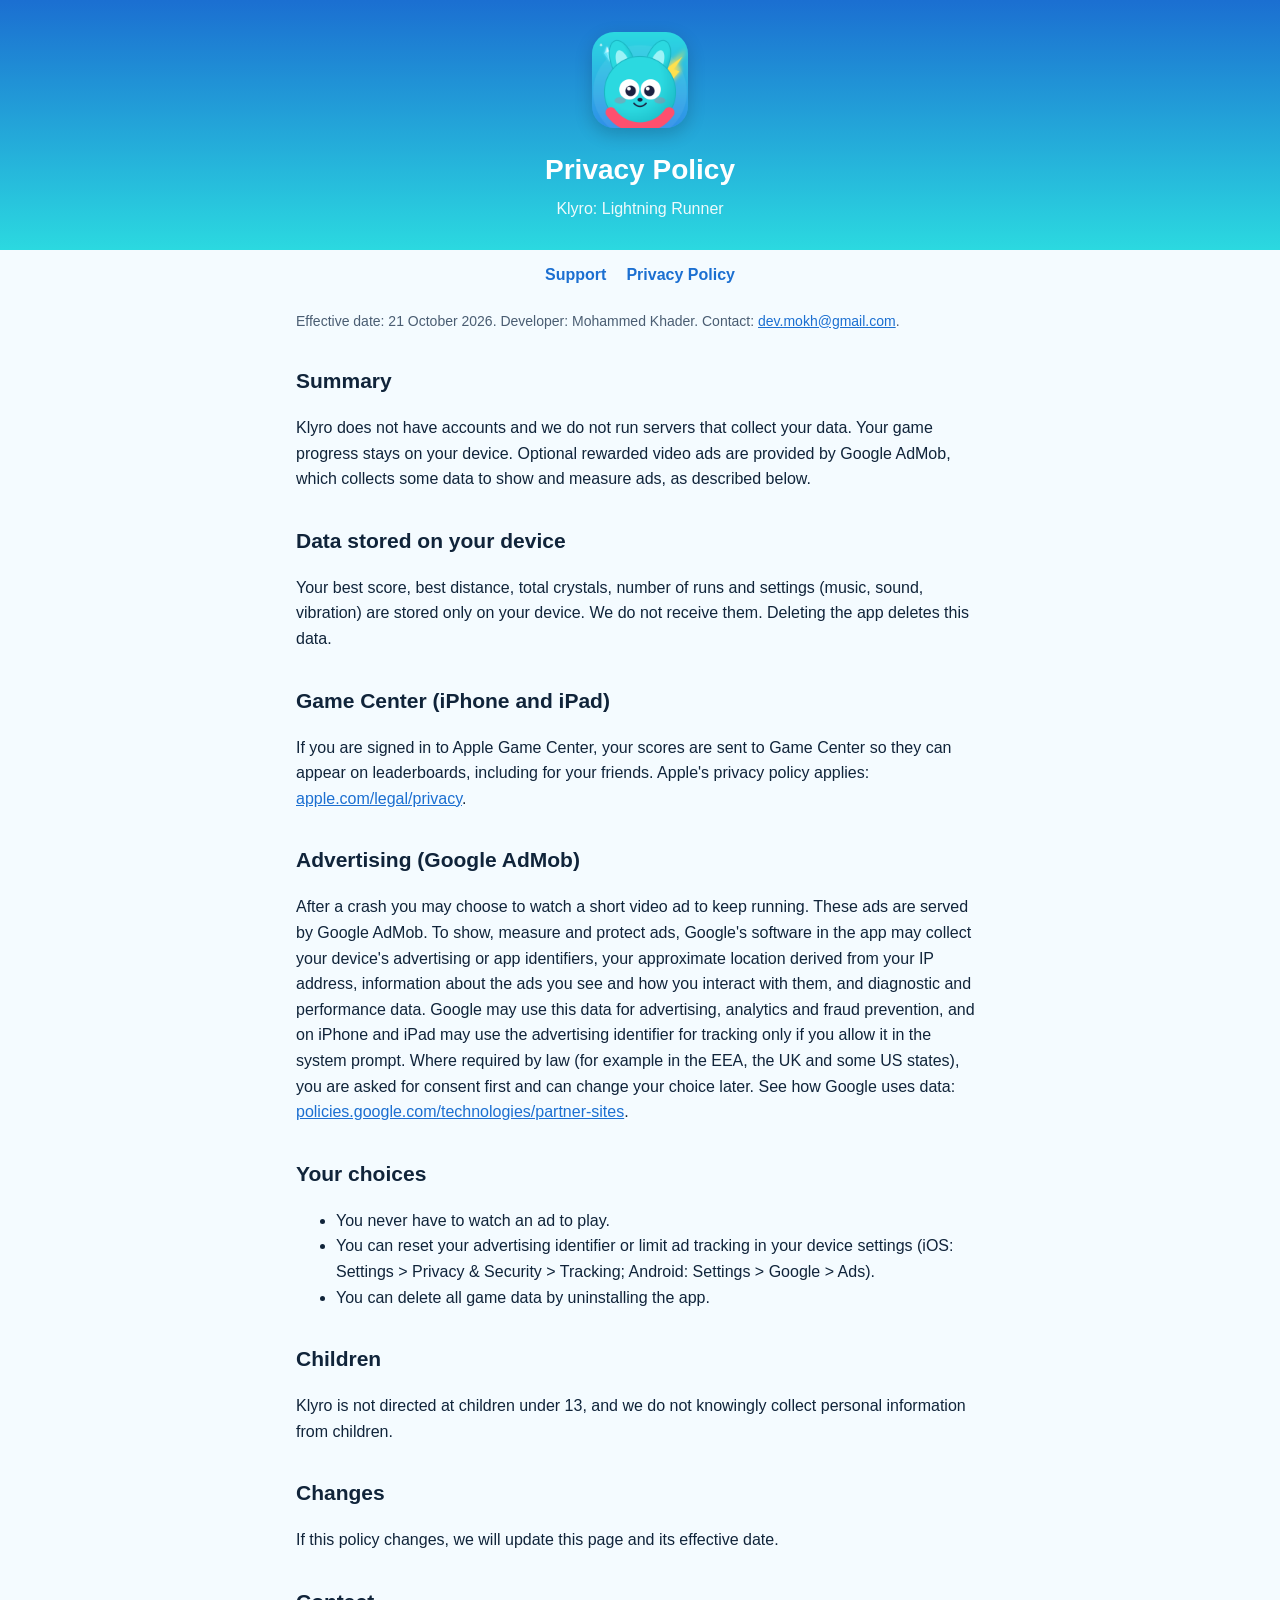
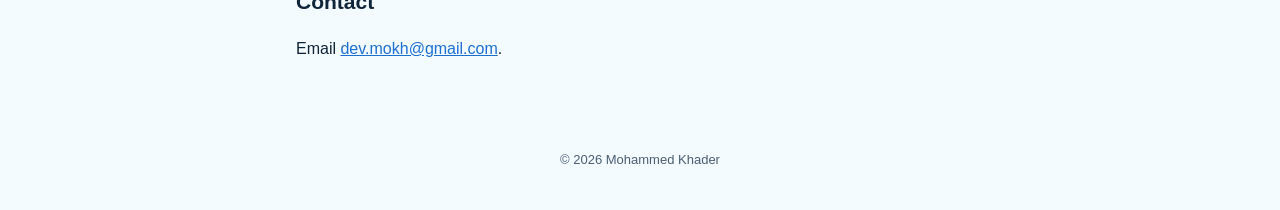
==== privacy.html @ 9eac711e "Klyro support and privacy pages Co-Authored-By: Claude Opus 5.5 <noreply@anthropic.com>" ====
<!doctype html>
<html lang="en">
<head>
<meta charset="utf-8">
<meta name="viewport" content="width=device-width, initial-scale=1">
<title>Klyro: Lightning Runner - Privacy Policy</title>
<meta name="description" content="Privacy policy for Klyro: Lightning Runner.">
<link rel="icon" href="icon.png">
<link rel="stylesheet" href="style.css">
</head>
<body>
<header>
  <img src="icon.png" alt="Klyro app icon">
  <h1>Privacy Policy</h1>
  <p>Klyro: Lightning Runner</p>
</header>
<nav><a href="./">Support</a><a href="privacy.html">Privacy Policy</a></nav>
<main>
  <p class="muted">Effective date: 21 October 2026. Developer: Mohammed Khader. Contact: <a href="mailto:dev.mokh@gmail.com">dev.mokh@gmail.com</a>.</p>

  <h2>Summary</h2>
  <p>Klyro does not have accounts and we do not run servers that collect your data. Your game progress stays on your device.
  Optional rewarded video ads are provided by Google AdMob, which collects some data to show and measure ads, as described below.</p>

  <h2>Data stored on your device</h2>
  <p>Your best score, best distance, total crystals, number of runs and settings (music, sound, vibration) are stored only on your device.
  We do not receive them. Deleting the app deletes this data.</p>

  <h2>Game Center (iPhone and iPad)</h2>
  <p>If you are signed in to Apple Game Center, your scores are sent to Game Center so they can appear on leaderboards, including for your friends.
  Apple's privacy policy applies: <a href="https://www.apple.com/legal/privacy/">apple.com/legal/privacy</a>.</p>

  <h2>Advertising (Google AdMob)</h2>
  <p>After a crash you may choose to watch a short video ad to keep running. These ads are served by Google AdMob. To show, measure and protect ads,
  Google's software in the app may collect your device's advertising or app identifiers, your approximate location derived from your IP address,
  information about the ads you see and how you interact with them, and diagnostic and performance data. Google may use this data for advertising,
  analytics and fraud prevention, and on iPhone and iPad may use the advertising identifier for tracking only if you allow it in the system prompt.
  Where required by law (for example in the EEA, the UK and some US states), you are asked for consent first and can change your choice later.
  See how Google uses data: <a href="https://policies.google.com/technologies/partner-sites">policies.google.com/technologies/partner-sites</a>.</p>

  <h2>Your choices</h2>
  <ul>
    <li>You never have to watch an ad to play.</li>
    <li>You can reset your advertising identifier or limit ad tracking in your device settings (iOS: Settings &gt; Privacy &amp; Security &gt; Tracking; Android: Settings &gt; Google &gt; Ads).</li>
    <li>You can delete all game data by uninstalling the app.</li>
  </ul>

  <h2>Children</h2>
  <p>Klyro is not directed at children under 13, and we do not knowingly collect personal information from children.</p>

  <h2>Changes</h2>
  <p>If this policy changes, we will update this page and its effective date.</p>

  <h2>Contact</h2>
  <p>Email <a href="mailto:dev.mokh@gmail.com">dev.mokh@gmail.com</a>.</p>
</main>
<footer>&copy; 2026 Mohammed Khader</footer>
</body>
</html>
---- style.css ----
:root { --ink: #10243A; --paper: #F4FBFF; --accent: #2BD9E0; --blue: #1B6FD1; --muted: #4A5D72; }
* { box-sizing: border-box; }
body { margin: 0; font-family: -apple-system, BlinkMacSystemFont, "Segoe UI", Roboto, Helvetica, Arial, sans-serif; color: var(--ink); background: var(--paper); line-height: 1.6; }
header { background: linear-gradient(180deg, var(--blue), var(--accent)); color: #fff; padding: 32px 16px 28px; text-align: center; }
header img { width: 96px; height: 96px; border-radius: 22px; box-shadow: 0 6px 18px rgba(0,0,0,.18); }
header h1 { margin: 12px 0 4px; font-size: 28px; }
header p { margin: 0; opacity: .92; }
nav { text-align: center; padding: 12px 16px 0; }
nav a { color: var(--blue); margin: 0 10px; font-weight: 600; text-decoration: none; }
main { max-width: 720px; margin: 0 auto; padding: 8px 16px 48px; }
h2 { margin-top: 32px; font-size: 21px; }
h3 { margin-bottom: 4px; font-size: 17px; }
a { color: var(--blue); }
.card { background: #fff; border-radius: 14px; padding: 18px 20px; box-shadow: 0 2px 10px rgba(16,36,58,.08); margin-top: 16px; }
.muted { color: var(--muted); font-size: 14px; }
footer { text-align: center; color: var(--muted); font-size: 13px; padding: 24px 16px 40px; }
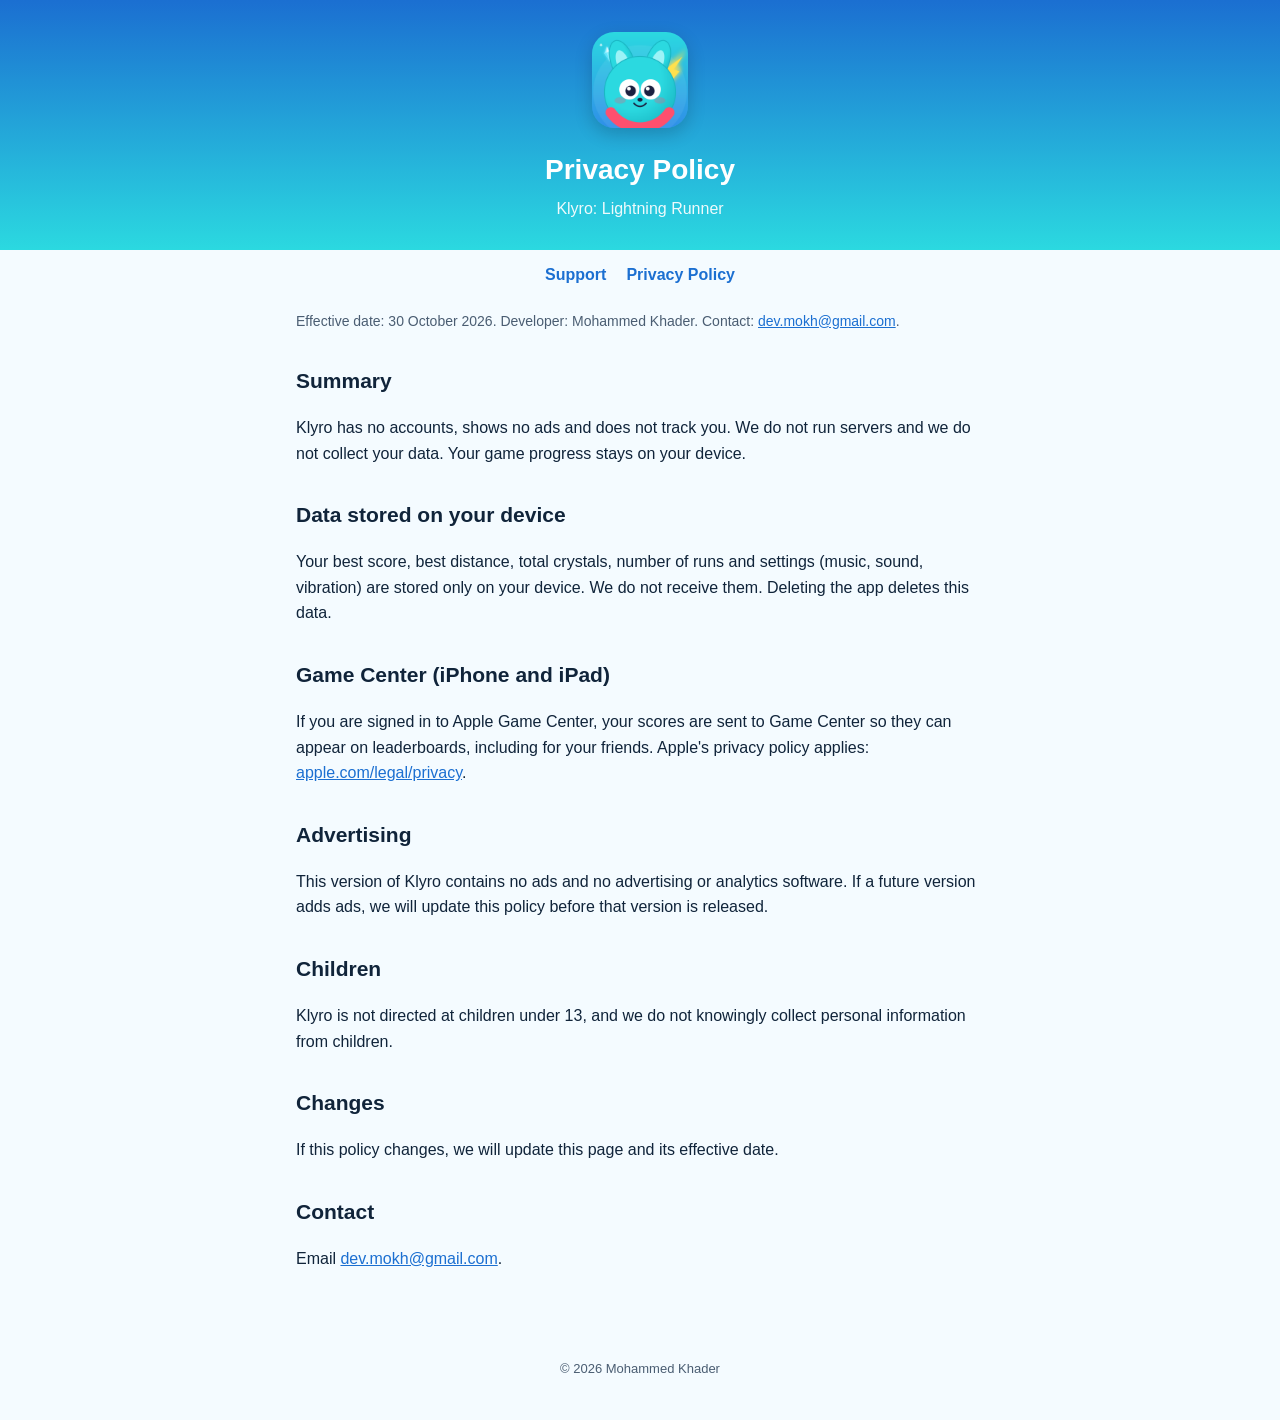
==== commit f0a5d7b1: "No ads in this version: update support FAQ and privacy policy Co-Authored-By: Claude Opus 5.5 <norep" ====
--- a/privacy.html
+++ b/privacy.html
@@ -16,11 +16,11 @@
 </header>
 <nav><a href="./">Support</a><a href="privacy.html">Privacy Policy</a></nav>
 <main>
-  <p class="muted">Effective date: 21 October 2026. Developer: Mohammed Khader. Contact: <a href="mailto:dev.mokh@gmail.com">dev.mokh@gmail.com</a>.</p>
+  <p class="muted">Effective date: 30 October 2026. Developer: Mohammed Khader. Contact: <a href="mailto:dev.mokh@gmail.com">dev.mokh@gmail.com</a>.</p>
 
   <h2>Summary</h2>
-  <p>Klyro does not have accounts and we do not run servers that collect your data. Your game progress stays on your device.
-  Optional rewarded video ads are provided by Google AdMob, which collects some data to show and measure ads, as described below.</p>
+  <p>Klyro has no accounts, shows no ads and does not track you. We do not run servers and we do not collect your data.
+  Your game progress stays on your device.</p>
 
   <h2>Data stored on your device</h2>
   <p>Your best score, best distance, total crystals, number of runs and settings (music, sound, vibration) are stored only on your device.
@@ -30,20 +30,9 @@
   <p>If you are signed in to Apple Game Center, your scores are sent to Game Center so they can appear on leaderboards, including for your friends.
   Apple's privacy policy applies: <a href="https://www.apple.com/legal/privacy/">apple.com/legal/privacy</a>.</p>
 
-  <h2>Advertising (Google AdMob)</h2>
-  <p>After a crash you may choose to watch a short video ad to keep running. These ads are served by Google AdMob. To show, measure and protect ads,
-  Google's software in the app may collect your device's advertising or app identifiers, your approximate location derived from your IP address,
-  information about the ads you see and how you interact with them, and diagnostic and performance data. Google may use this data for advertising,
-  analytics and fraud prevention, and on iPhone and iPad may use the advertising identifier for tracking only if you allow it in the system prompt.
-  Where required by law (for example in the EEA, the UK and some US states), you are asked for consent first and can change your choice later.
-  See how Google uses data: <a href="https://policies.google.com/technologies/partner-sites">policies.google.com/technologies/partner-sites</a>.</p>
-
-  <h2>Your choices</h2>
-  <ul>
-    <li>You never have to watch an ad to play.</li>
-    <li>You can reset your advertising identifier or limit ad tracking in your device settings (iOS: Settings &gt; Privacy &amp; Security &gt; Tracking; Android: Settings &gt; Google &gt; Ads).</li>
-    <li>You can delete all game data by uninstalling the app.</li>
-  </ul>
+  <h2>Advertising</h2>
+  <p>This version of Klyro contains no ads and no advertising or analytics software. If a future version adds ads,
+  we will update this policy before that version is released.</p>
 
   <h2>Children</h2>
   <p>Klyro is not directed at children under 13, and we do not knowingly collect personal information from children.</p>
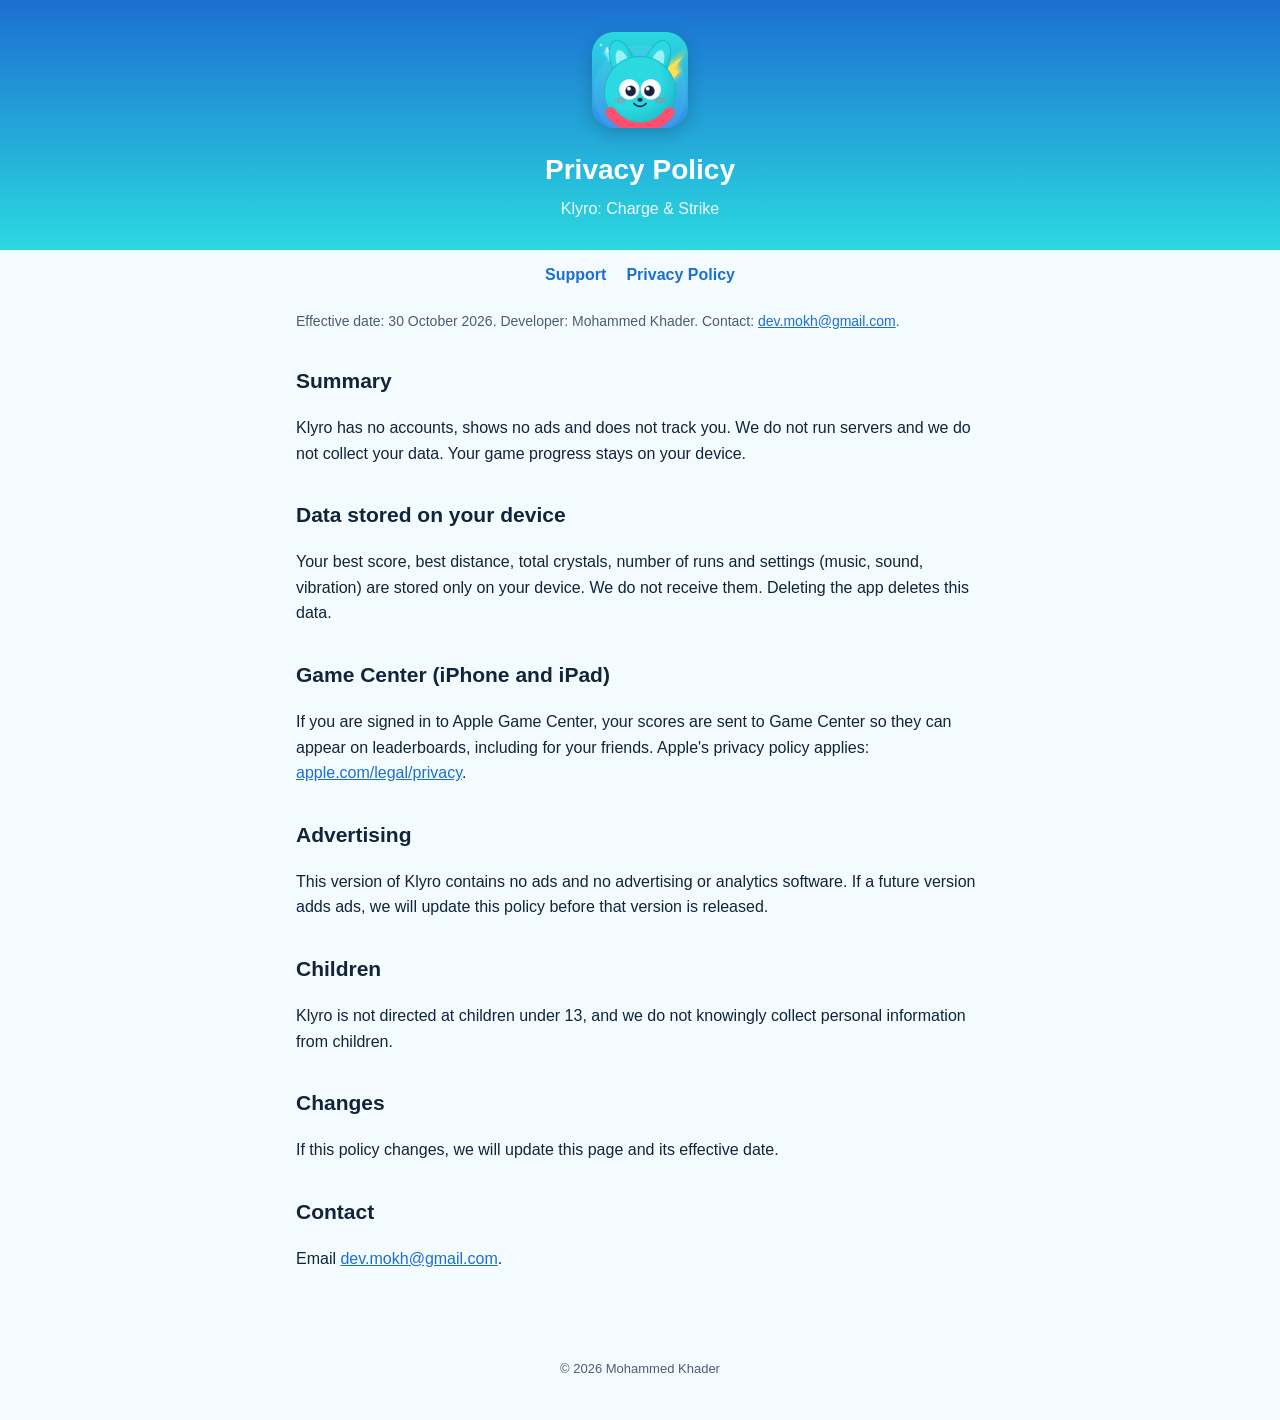
==== commit 6a0daf23: "Klyro support and privacy pages: new name Klyro: Charge & Strike Co-Authored-By: Claude Opus 5.5 <no" ====
--- a/privacy.html
+++ b/privacy.html
@@ -3,8 +3,8 @@
 <head>
 <meta charset="utf-8">
 <meta name="viewport" content="width=device-width, initial-scale=1">
-<title>Klyro: Lightning Runner - Privacy Policy</title>
-<meta name="description" content="Privacy policy for Klyro: Lightning Runner.">
+<title>Klyro: Charge &amp; Strike - Privacy Policy</title>
+<meta name="description" content="Privacy policy for Klyro: Charge &amp; Strike.">
 <link rel="icon" href="icon.png">
 <link rel="stylesheet" href="style.css">
 </head>
@@ -12,7 +12,7 @@
 <header>
   <img src="icon.png" alt="Klyro app icon">
   <h1>Privacy Policy</h1>
-  <p>Klyro: Lightning Runner</p>
+  <p>Klyro: Charge &amp; Strike</p>
 </header>
 <nav><a href="./">Support</a><a href="privacy.html">Privacy Policy</a></nav>
 <main>
